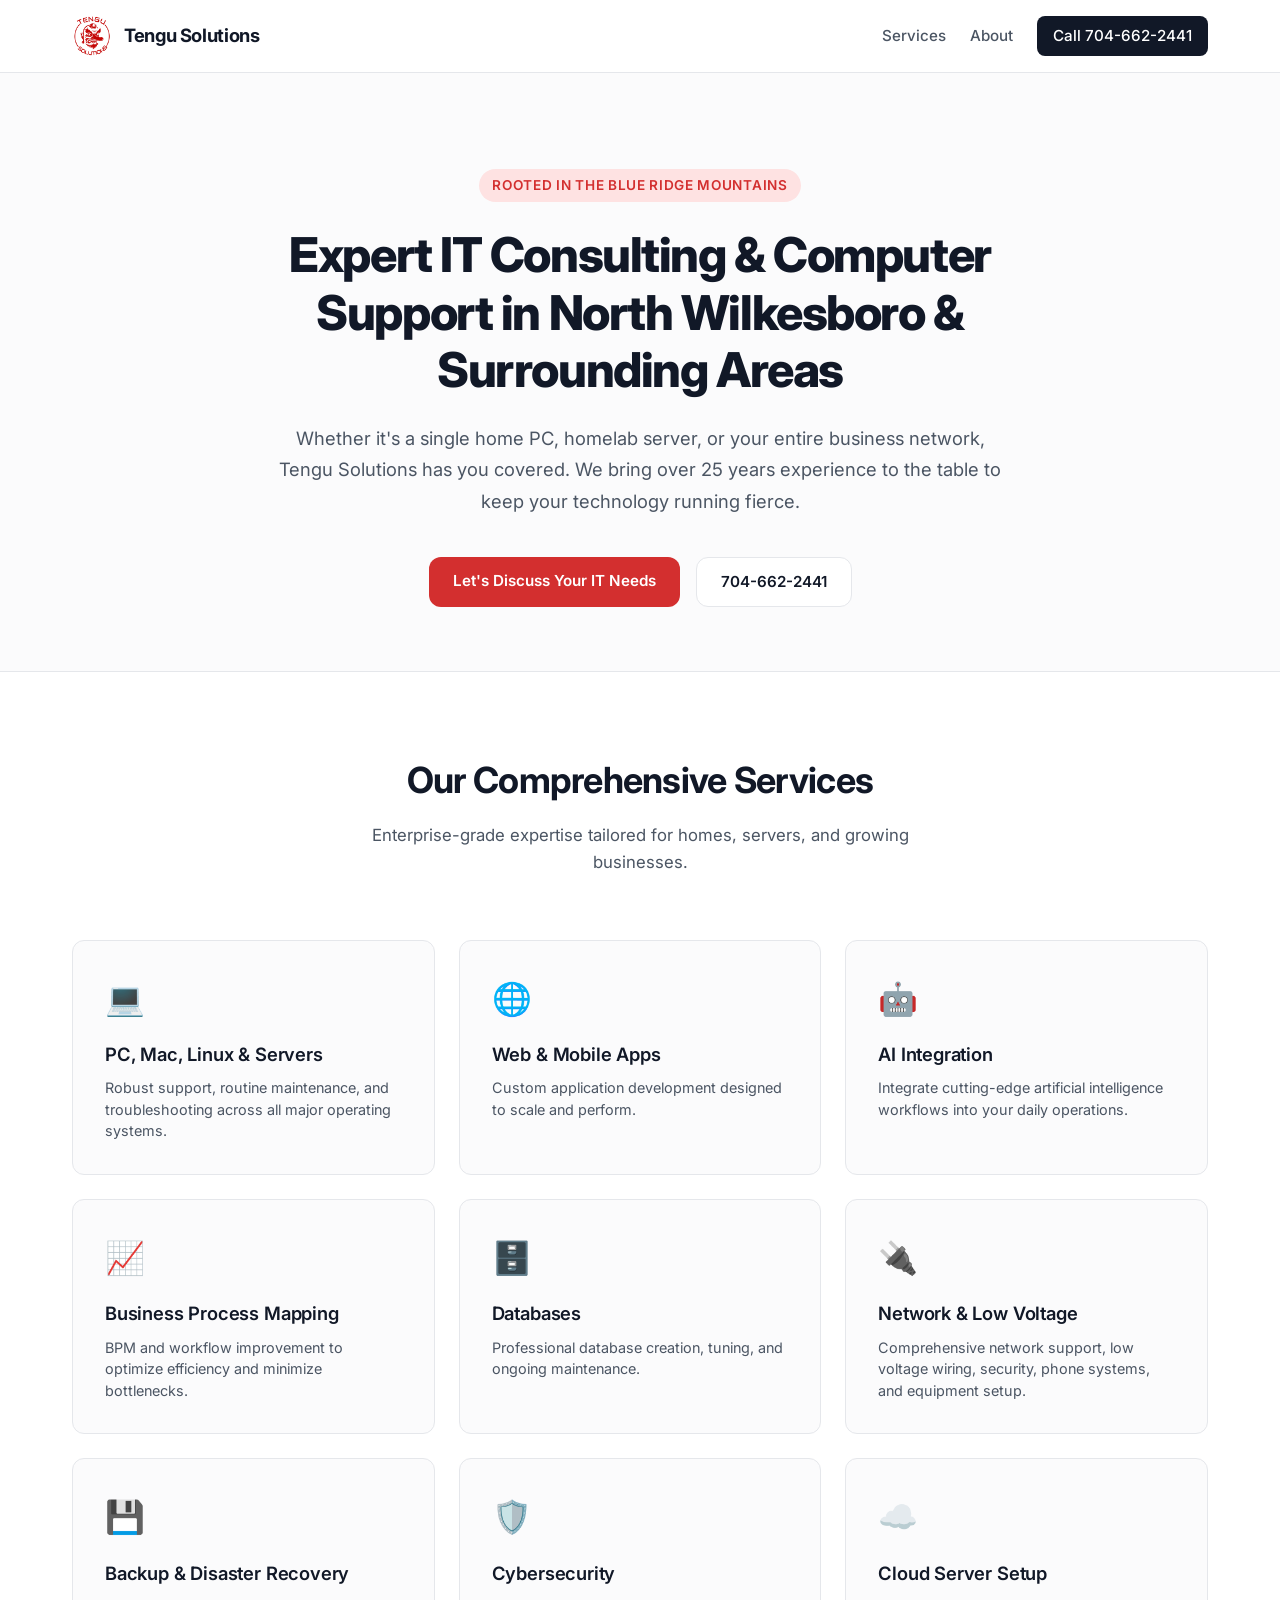
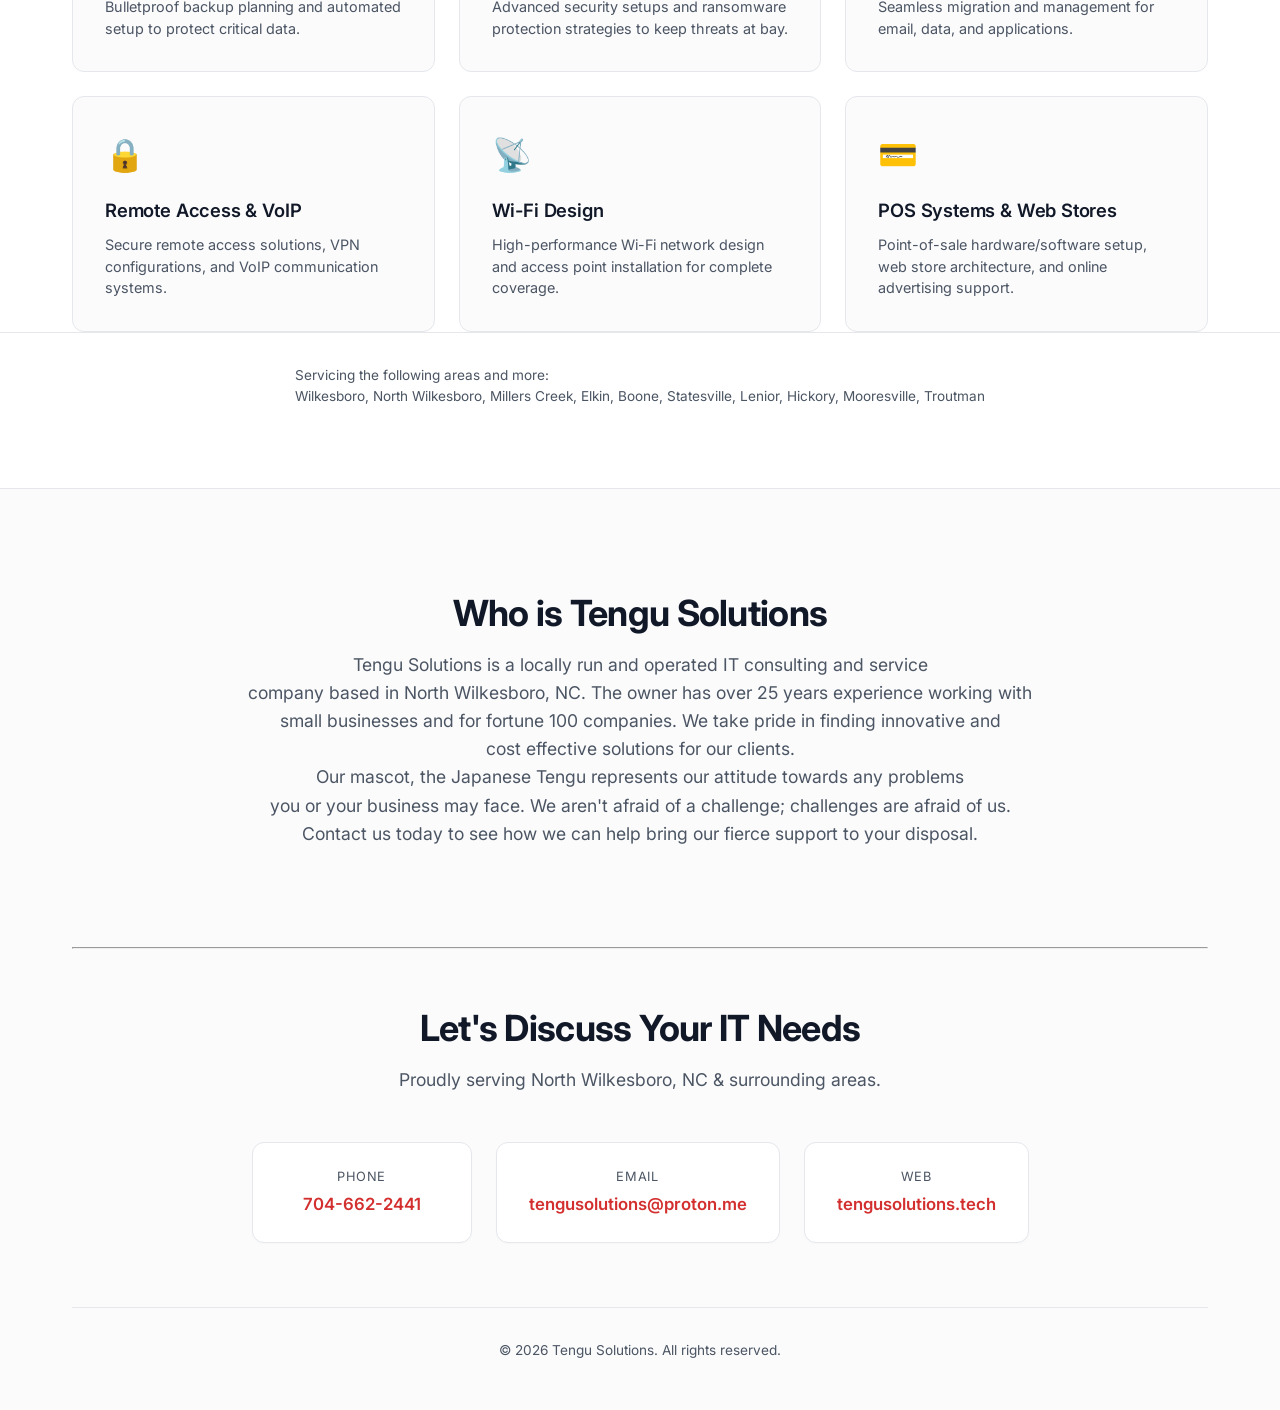
==== public/index.html @ 3b5cbfac "Serve site from public/ so repo files (.github, README, wrangler.toml) aren't published" ====
<!DOCTYPE html>
<html lang="en">
<head>
    <meta charset="UTF-8">
    <meta name="viewport" content="width=device-width, initial-scale=1.0">
    <title>Tengu Solutions | Fierce IT Support</title>
    <meta name="description" content="Professional IT consulting, network support, cybersecurity, and computer services for homes and businesses in North Wilkesboro, NC. Over 25 years of experience." />
    <link rel="stylesheet" href="style.css">
    <!-- Google Fonts for modern typography -->
    <link rel="preconnect" href="https://fonts.googleapis.com">
    <link rel="preconnect" href="https://fonts.gstatic.com" crossorigin>
    <link href="https://fonts.googleapis.com/css2?family=Inter:wght@400;500;600;700;800&display=swap" rel="stylesheet">
</head>
<body>

    <!-- Header / Navigation -->
    <header class="site-header">
        <div class="container nav-container">
            <div class="logo-area">
                <img src="logo.png" alt="Tengu Solutions Logo" class="logo-img">
                <span class="logo-text">Tengu Solutions</span>
            </div>
            <nav class="nav-links">
                <a href="#services">Services</a>
                <a href="#about">About</a>
                <a href="tel:7046622441" class="nav-cta">Call 704-662-2441</a>
            </nav>
        </div>
    </header>

    <!-- Hero Section -->
    <section class="hero">
        <div class="container hero-content">
            <span class="badge">Rooted in the Blue Ridge Mountains</span>
            <h1>Expert IT Consulting & Computer Support in North Wilkesboro & Surrounding Areas</h1>
            <p class="hero-subtitle">
                Whether it's a single home PC, homelab server, or your entire business network, Tengu Solutions has you covered. We bring over 25 years experience to the table to keep your technology running fierce.
            </p>
            <div class="hero-buttons">
                <a href="mailto:tengusolutions@proton.me" class="btn btn-primary">Let's Discuss Your IT Needs</a>
                <a href="tel:7046622441" class="btn btn-secondary">704-662-2441</a>
            </div>
        </div>
    </section>

    <!-- Services Section -->
    <section id="services" class="services-section">
        <div class="container">
            <div class="section-header">
                <h2>Our Comprehensive Services</h2>
                <p>Enterprise-grade expertise tailored for homes, servers, and growing businesses.</p>
            </div>
            <div class="services-grid">
                <div class="service-card">
                    <div class="service-icon">💻</div>
                    <h3>PC, Mac, Linux & Servers</h3>
                    <p>Robust support, routine maintenance, and troubleshooting across all major operating systems.</p>
                </div>
                <div class="service-card">
                    <div class="service-icon">🌐</div>
                    <h3>Web & Mobile Apps</h3>
                    <p>Custom application development designed to scale and perform.</p>
                </div>
                <div class="service-card">
                    <div class="service-icon">🤖</div>
                    <h3>AI Integration</h3>
                    <p>Integrate cutting-edge artificial intelligence workflows into your daily operations.</p>
                </div>
                <div class="service-card">
                    <div class="service-icon">📈</div>
                    <h3>Business Process Mapping</h3>
                    <p>BPM and workflow improvement to optimize efficiency and minimize bottlenecks.</p>
                </div>
                <div class="service-card">
                    <div class="service-icon">🗄️</div>
                    <h3>Databases</h3>
                    <p>Professional database creation, tuning, and ongoing maintenance.</p>
                </div>
                <div class="service-card">
                    <div class="service-icon">🔌</div>
                    <h3>Network & Low Voltage</h3>
                    <p>Comprehensive network support, low voltage wiring, security, phone systems, and equipment setup.</p>
                </div>
                <div class="service-card">
                    <div class="service-icon">💾</div>
                    <h3>Backup & Disaster Recovery</h3>
                    <p>Bulletproof backup planning and automated setup to protect critical data.</p>
                </div>
                <div class="service-card">
                    <div class="service-icon">🛡️</div>
                    <h3>Cybersecurity</h3>
                    <p>Advanced security setups and ransomware protection strategies to keep threats at bay.</p>
                </div>
                <div class="service-card">
                    <div class="service-icon">☁️</div>
                    <h3>Cloud Server Setup</h3>
                    <p>Seamless migration and management for email, data, and applications.</p>
                </div>
                <div class="service-card">
                    <div class="service-icon">🔒</div>
                    <h3>Remote Access & VoIP</h3>
                    <p>Secure remote access solutions, VPN configurations, and VoIP communication systems.</p>
                </div>
                <div class="service-card">
                    <div class="service-icon">📡</div>
                    <h3>Wi-Fi Design</h3>
                    <p>High-performance Wi-Fi network design and access point installation for complete coverage.</p>
                </div>
                <div class="service-card">
                    <div class="service-icon">💳</div>
                    <h3>POS Systems & Web Stores</h3>
                    <p>Point-of-sale hardware/software setup, web store architecture, and online advertising support.</p>
                </div>
            </div>
        </div>
    <p class="footer-serviceareas">Servicing the following areas and more:<br>Wilkesboro, North Wilkesboro, Millers Creek, Elkin, Boone, Statesville, Lenior, Hickory, Mooresville, Troutman</p>
    </section>

    <!-- Footer / Contact CTA Section -->
    <footer id="about" class="site-footer">
        <div class="container footer-content">
            <h2>Who is Tengu Solutions</h2>
			<p class="about-text">Tengu Solutions is a locally run and operated IT consulting and service<br>
			company based in North Wilkesboro, NC.  The owner has over 25 years experience working with<br>
			small businesses and for fortune 100 companies.  We take pride in finding innovative and<br>
			cost effective solutions for our clients.<br>
			Our mascot, the Japanese Tengu represents our attitude towards any problems<br>
			you or your business may face. We aren't afraid of a challenge; challenges are afraid of us.<br>
			Contact us today to see how we can help bring our fierce support to your disposal.</p>
			<br>
			<br>
            <hr>
			<br>
			<br>
			<h2>Let's Discuss Your IT Needs</h2>
            <p class="location-text">Proudly serving North Wilkesboro, NC & surrounding areas.</p>
            
            <div class="contact-details">
                <a href="tel:7046622441" class="contact-card">
                    <span class="contact-label">Phone</span>
                    <span class="contact-value">704-662-2441</span>
                </a>
                <a href="mailto:tengusolutions@proton.me" class="contact-card">
                    <span class="contact-label">Email</span>
                    <span class="contact-value">tengusolutions@proton.me</span>
                </a>
                <div class="contact-card">
                    <span class="contact-label">Web</span>
                    <span class="contact-value">tengusolutions.tech</span>
                </div>
            </div>
            
            <div class="footer-bottom">
                <p>&copy; 2026 Tengu Solutions. All rights reserved.</p>
            </div>
        </div>
    </footer>

</body>
</html>
---- public/style.css ----
/* Modern Clean Styling Inspired by Minimalist SaaS Design */

:root {
    --bg-color: #fbfbfc;
    --card-bg: #ffffff;
    --text-main: #111827;
    --text-muted: #4b5563;
    --accent-red: #d32f2f; /* Matching the Tengu logo crimson */
    --accent-dark: #990000;
    --border-color: #e5e7eb;
    --radius: 12px;
    --max-width: 1200px;
}

* {
    box-sizing: border-box;
    margin: 0;
    padding: 0;
}

body {
    font-family: 'Inter', -apple-system, BlinkMacSystemFont, "Segoe UI", Roboto, sans-serif;
    background-color: var(--bg-color);
    color: var(--text-main);
    line-height: 1.6;
    -webkit-font-smoothing: antialiased;
}

.container {
    max-width: var(--max-width);
    margin: 0 auto;
    padding: 0 2rem;
}

/* Header */
.site-header {
    background: rgba(255, 255, 255, 0.85);
    backdrop-filter: blur(10px);
    position: sticky;
    top: 0;
    z-index: 100;
    border-bottom: 1px solid var(--border-color);
    padding: 1rem 0;
}

.nav-container {
    display: flex;
    justify-content: space-between;
    align-items: center;
}

.logo-area {
    display: flex;
    align-items: center;
    gap: 0.75rem;
    text-decoration: none;
}

.logo-img {
    height: 40px;
    width: auto;
    object-fit: contain;
}

.logo-text {
    font-weight: 700;
    font-size: 1.15rem;
    color: var(--text-main);
    letter-spacing: -0.02em;
}

.nav-links {
    display: flex;
    align-items: center;
    gap: 1.5rem;
}

.nav-links a {
    text-decoration: none;
    color: var(--text-muted);
    font-weight: 500;
    font-size: 0.95rem;
    transition: color 0.2s;
}

.nav-links a:hover {
    color: var(--text-main);
}

.nav-cta {
    background-color: var(--text-main);
    color: #fff !important;
    padding: 0.5rem 1rem;
    border-radius: 8px;
    transition: background 0.2s;
}

.nav-cta:hover {
    background-color: var(--accent-red);
}

/* Hero Section */
.hero {
    padding: 6rem 0 4rem;
    text-align: center;
}

.hero-content {
    max-width: 800px;
}

.badge {
    display: inline-block;
    background-color: #fee2e2;
    color: var(--accent-red);
    font-size: 0.85rem;
    font-weight: 600;
    padding: 0.35rem 0.85rem;
    border-radius: 50px;
    margin-bottom: 1.5rem;
    text-transform: uppercase;
    letter-spacing: 0.05em;
}

.hero h1 {
    font-size: 3rem;
    font-weight: 800;
    letter-spacing: -0.03em;
    line-height: 1.2;
    margin-bottom: 1.5rem;
    color: var(--text-main);
}

.hero-subtitle {
    font-size: 1.15rem;
    color: var(--text-muted);
    margin-bottom: 2.5rem;
    line-height: 1.7;
}

.hero-buttons {
    display: flex;
    gap: 1rem;
    justify-content: center;
    flex-wrap: wrap;
}

.btn {
    display: inline-block;
    padding: 0.75rem 1.5rem;
    font-weight: 600;
    border-radius: var(--radius);
    text-decoration: none;
    transition: all 0.2s ease;
    font-size: 0.95rem;
}

.btn-primary {
    background-color: var(--accent-red);
    color: #fff;
}

.btn-primary:hover {
    background-color: var(--accent-dark);
}

.btn-secondary {
    background-color: #fff;
    color: var(--text-main);
    border: 1px solid var(--border-color);
}

.btn-secondary:hover {
    border-color: var(--text-muted);
}

/* Services Section */
.services-section {
    padding: 5rem 0;
    background-color: #fff;
    border-top: 1px solid var(--border-color);
    border-bottom: 1px solid var(--border-color);
}

.section-header {
    text-align: center;
    max-width: 600px;
    margin: 0 auto 4rem;
}

.section-header h2 {
    font-size: 2.25rem;
    font-weight: 700;
    letter-spacing: -0.02em;
    margin-bottom: 0.75rem;
}

.section-header p {
    color: var(--text-muted);
    font-size: 1.05rem;
}

.services-grid {
    display: grid;
    grid-template-columns: repeat(auto-fit, minmax(280px, 1fr));
    gap: 1.5rem;
}

.service-card {
    background: var(--bg-color);
    border: 1px solid var(--border-color);
    border-radius: var(--radius);
    padding: 2rem;
    transition: transform 0.2s ease, border-color 0.2s ease;
}

.service-card:hover {
    transform: translateY(-3px);
    border-color: var(--accent-red);
}

.service-icon {
    font-size: 2rem;
    margin-bottom: 1rem;
}

.service-card h3 {
    font-size: 1.15rem;
    font-weight: 600;
    margin-bottom: 0.5rem;
    letter-spacing: -0.01em;
}

.service-card p {
    color: var(--text-muted);
    font-size: 0.9rem;
    line-height: 1.5;
}

/* Footer / Contact Section */
.site-footer {
    padding: 6rem 0 3rem;
    text-align: center;
    background-color: var(--bg-color);
}

.footer-content h2 {
    font-size: 2.25rem;
    font-weight: 700;
    margin-bottom: 0.5rem;
    letter-spacing: -0.02em;
}

.about-text {
    color: var(--text-muted);
    font-size: 1.1rem;
    margin-bottom: 3rem;
}

.location-text {
    color: var(--text-muted);
    font-size: 1.1rem;
    margin-bottom: 3rem;
}

.contact-details {
    display: flex;
    justify-content: center;
    gap: 1.5rem;
    flex-wrap: wrap;
    margin-bottom: 4rem;
}

.contact-card {
    background: #fff;
    border: 1px solid var(--border-color);
    padding: 1.5rem 2rem;
    border-radius: var(--radius);
    text-decoration: none;
    color: inherit;
    min-width: 220px;
    box-shadow: 0 1px 3px rgba(0,0,0,0.02);
    transition: transform 0.2s;
}

.contact-card:hover {
    transform: translateY(-2px);
}

.contact-label {
    display: block;
    font-size: 0.8rem;
    text-transform: uppercase;
    letter-spacing: 0.05em;
    color: var(--text-muted);
    margin-bottom: 0.25rem;
}

.contact-value {
    font-weight: 600;
    font-size: 1.05rem;
    color: var(--accent-red);
}

.footer-bottom {
    border-top: 1px solid var(--border-color);
    padding-top: 2rem;
    color: var(--text-muted);
    font-size: 0.85rem;
}

.footer-serviceareas {
    border-top: 1px solid var(--border-color);
    display: flex;
    justify-content: center;
    align-items: center;
    padding-top: 2rem;
    color: var(--text-muted);
    font-size: 0.85rem;
}

/* Responsive design adjustments */
@media (max-width: 768px) {
    .hero h1 {
        font-size: 2.25rem;
    }
    .nav-links {
        display: none; /* simple mobile fallback */
    }
}
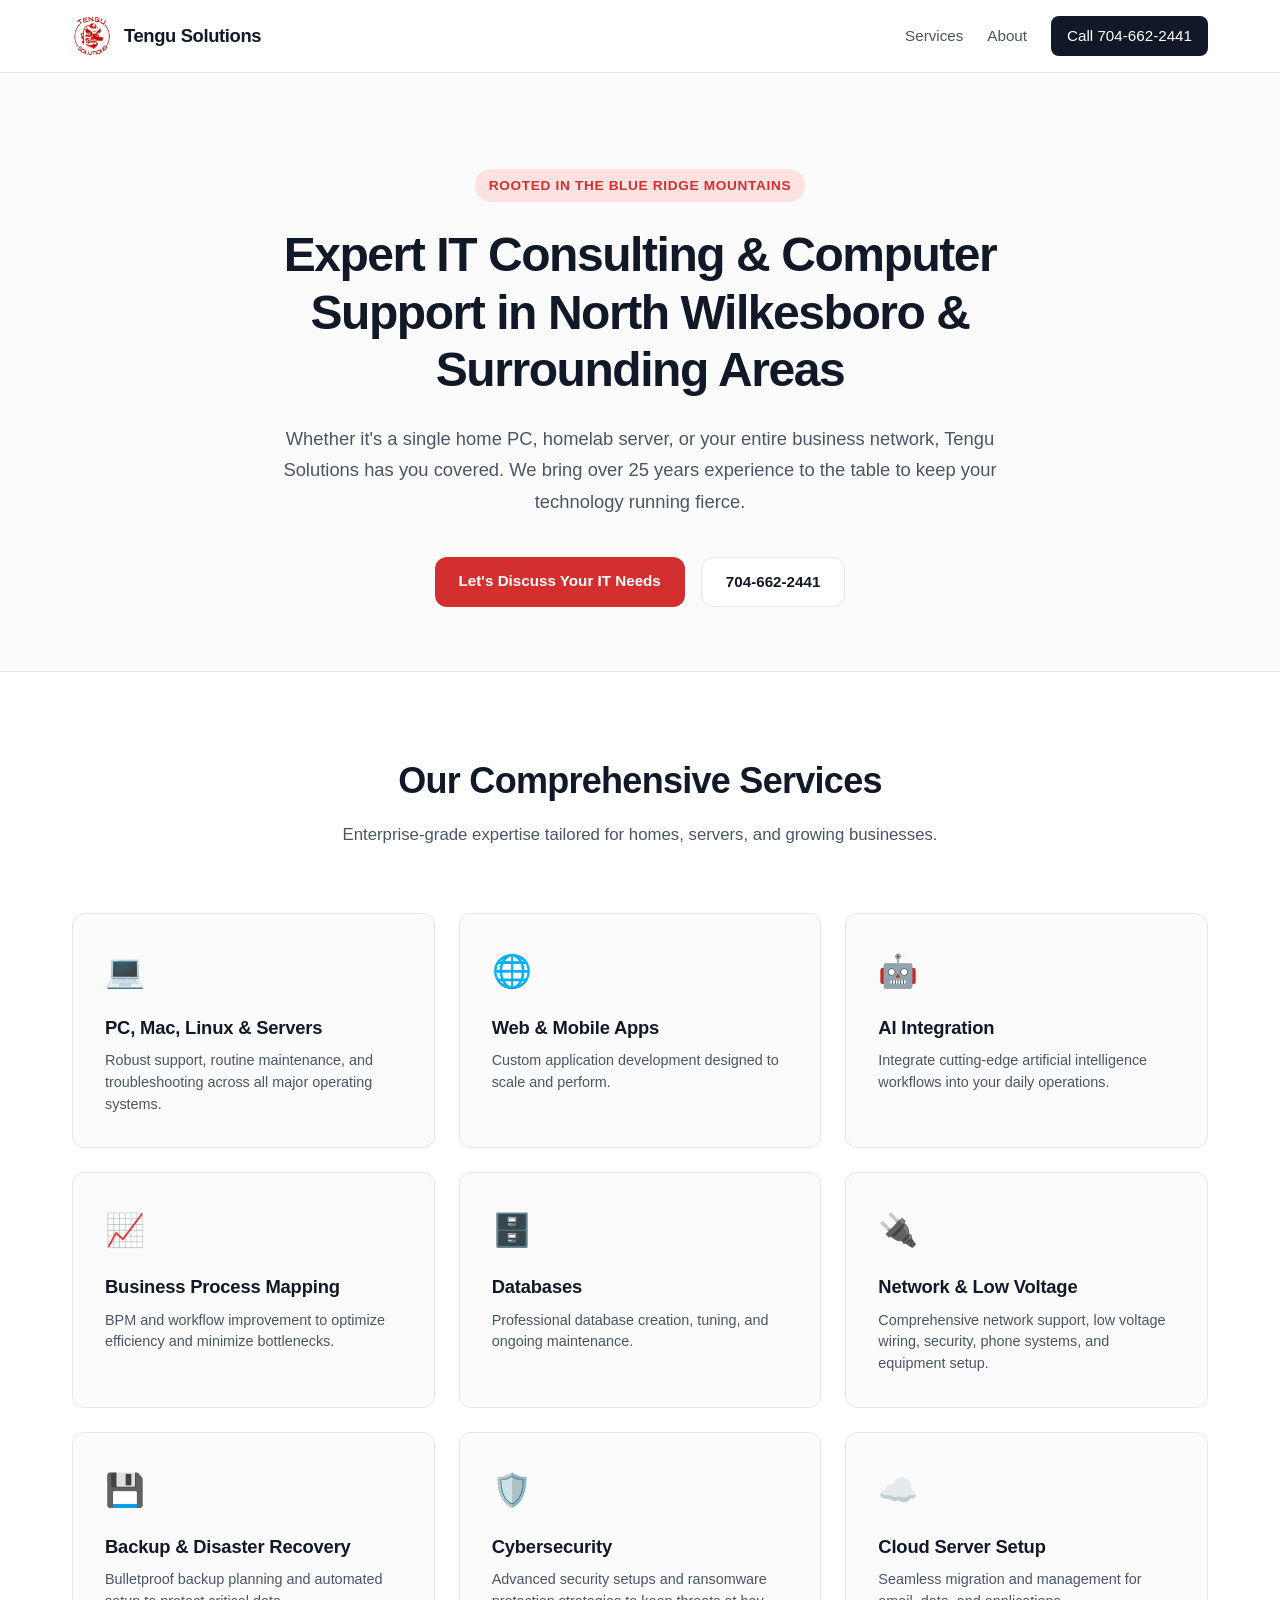
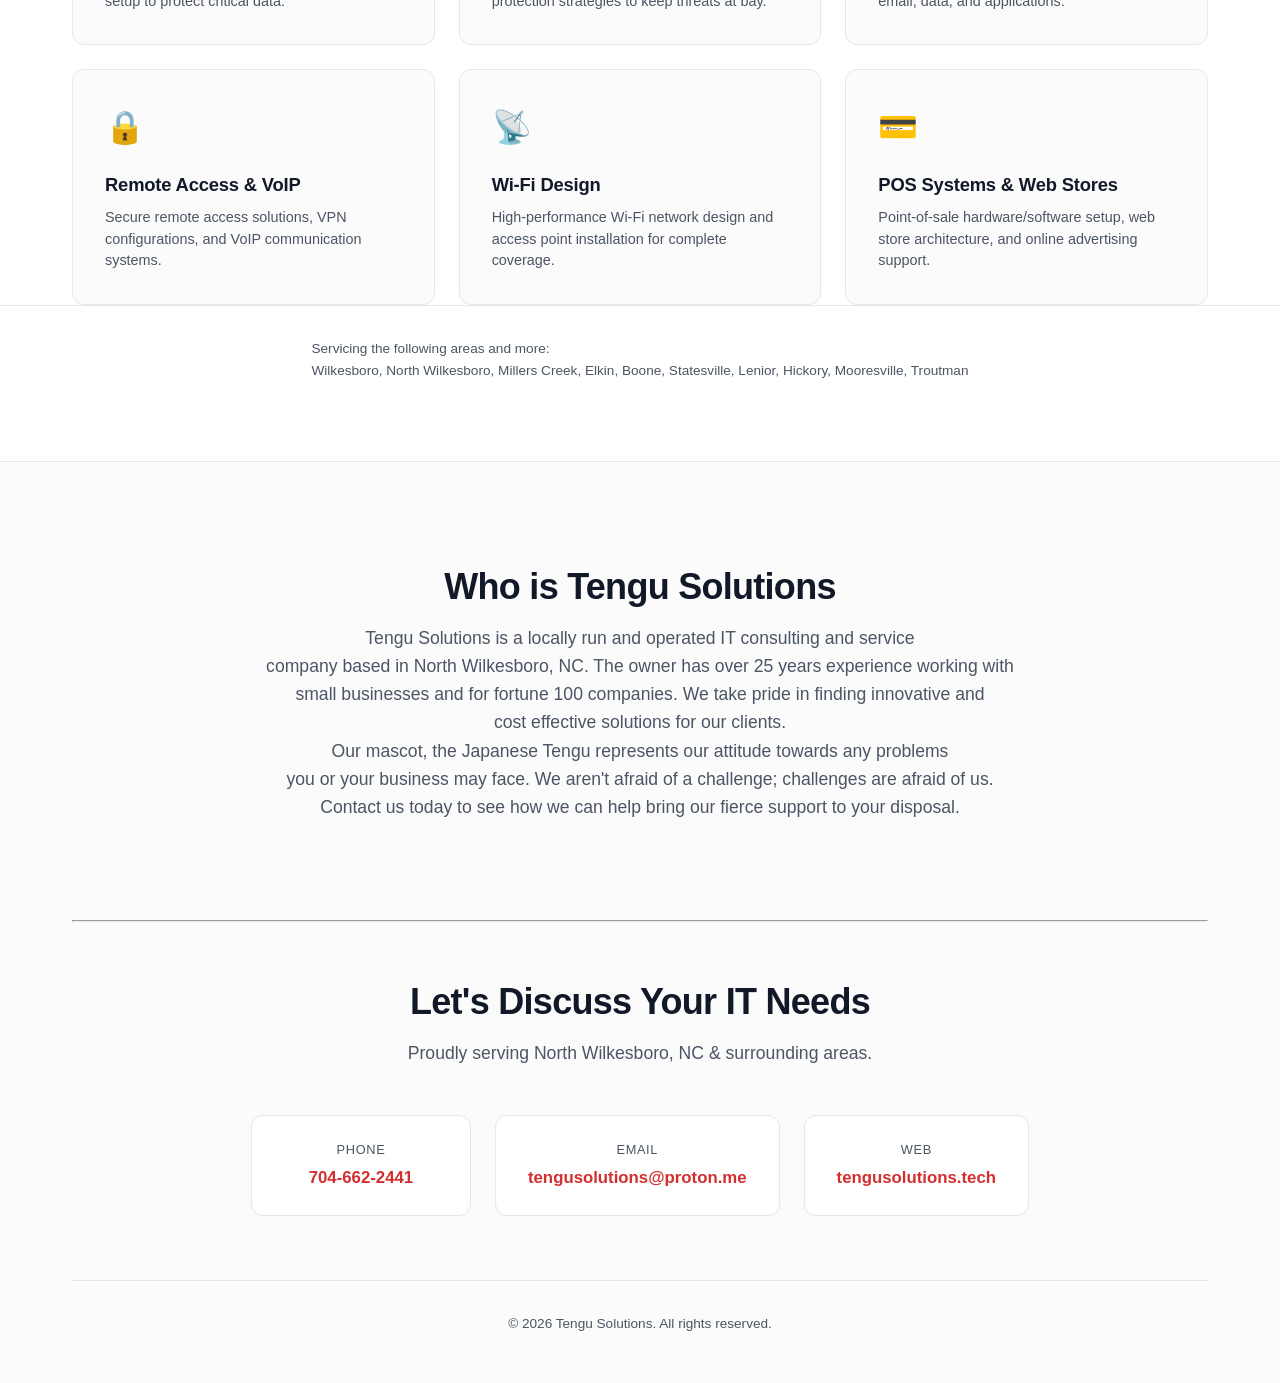
==== commit 9f2429cf: "Self-host Inter font, add _headers (CSP, HSTS, frame/permissions policy), move 404 inline style to C" ====
--- a/public/index.html
+++ b/public/index.html
@@ -6,10 +6,6 @@
     <title>Tengu Solutions | Fierce IT Support</title>
     <meta name="description" content="Professional IT consulting, network support, cybersecurity, and computer services for homes and businesses in North Wilkesboro, NC. Over 25 years of experience." />
     <link rel="stylesheet" href="style.css">
-    <!-- Google Fonts for modern typography -->
-    <link rel="preconnect" href="https://fonts.googleapis.com">
-    <link rel="preconnect" href="https://fonts.gstatic.com" crossorigin>
-    <link href="https://fonts.googleapis.com/css2?family=Inter:wght@400;500;600;700;800&display=swap" rel="stylesheet">
 </head>
 <body>
 
--- a/public/style.css
+++ b/public/style.css
@@ -1,4 +1,41 @@
 /* Modern Clean Styling Inspired by Minimalist SaaS Design */
+
+/* Inter, self-hosted (latin subset, from @fontsource/inter 5.3.0; SIL OFL 1.1, see fonts/OFL.txt) */
+@font-face {
+    font-family: 'Inter';
+    font-style: normal;
+    font-weight: 400;
+    font-display: swap;
+    src: url('/fonts/inter-latin-400-normal.woff2') format('woff2');
+}
+@font-face {
+    font-family: 'Inter';
+    font-style: normal;
+    font-weight: 500;
+    font-display: swap;
+    src: url('/fonts/inter-latin-500-normal.woff2') format('woff2');
+}
+@font-face {
+    font-family: 'Inter';
+    font-style: normal;
+    font-weight: 600;
+    font-display: swap;
+    src: url('/fonts/inter-latin-600-normal.woff2') format('woff2');
+}
+@font-face {
+    font-family: 'Inter';
+    font-style: normal;
+    font-weight: 700;
+    font-display: swap;
+    src: url('/fonts/inter-latin-700-normal.woff2') format('woff2');
+}
+@font-face {
+    font-family: 'Inter';
+    font-style: normal;
+    font-weight: 800;
+    font-display: swap;
+    src: url('/fonts/inter-latin-800-normal.woff2') format('woff2');
+}
 
 :root {
     --bg-color: #fbfbfc;
@@ -327,4 +364,10 @@
     .nav-links {
         display: none; /* simple mobile fallback */
     }
-}+}
+
+/* 404 page (was an inline style; moved here for the CSP) */
+.notfound {
+    text-align: center;
+    padding: 6rem 1rem;
+}
